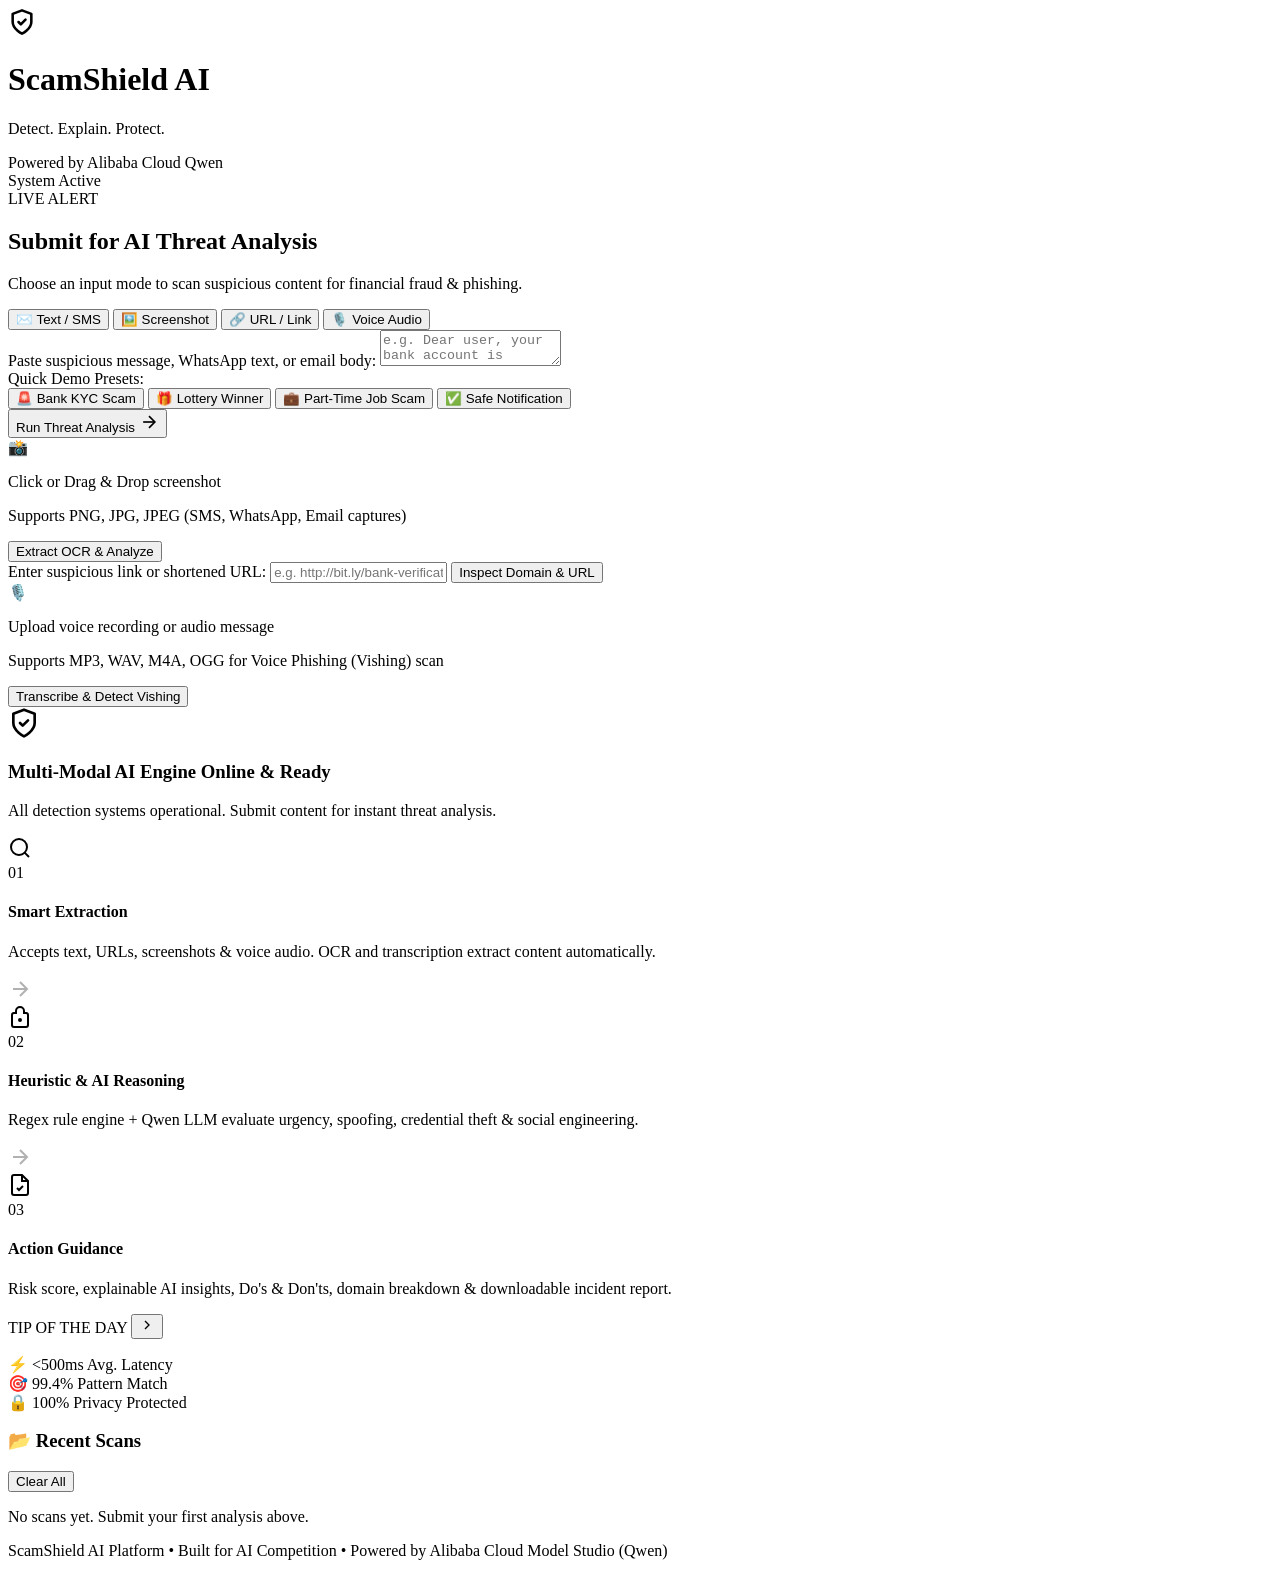
==== frontend/index.html @ 3b287fc5 "feat: complete ScamShield AI platform" ====
<!DOCTYPE html>
<html lang="en">
<head>
    <meta charset="UTF-8">
    <meta name="viewport" content="width=device-width, initial-scale=1.0">
    <title>ScamShield AI — Detect. Explain. Protect.</title>
    <link rel="preconnect" href="https://fonts.googleapis.com">
    <link rel="preconnect" href="https://fonts.gstatic.com" crossorigin>
    <link href="https://fonts.googleapis.com/css2?family=Outfit:wght@300;400;500;600;700;800&family=JetBrains+Mono:wght@400;500;700&display=swap" rel="stylesheet">
    <link rel="stylesheet" href="/static/style.css">
</head>
<body>
    <!-- Background glow effects -->
    <div class="bg-glow bg-glow-1"></div>
    <div class="bg-glow bg-glow-2"></div>

    <div class="app-container">
        <!-- Header -->
        <header class="app-header">
            <div class="brand">
                <div class="brand-icon">
                    <svg width="28" height="28" viewBox="0 0 24 24" fill="none" stroke="currentColor" stroke-width="2.2" stroke-linecap="round" stroke-linejoin="round">
                        <path d="M12 22s8-4 8-10V5l-8-3-8 3v7c0 6 8 10 8 10z"/>
                        <path d="m9 12 2 2 4-4"/>
                    </svg>
                </div>
                <div class="brand-text">
                    <h1>ScamShield <span>AI</span></h1>
                    <p class="tagline">Detect. Explain. Protect.</p>
                </div>
            </div>
            <div class="header-badges">
                <div class="badge badge-ai">
                    <span class="pulse-dot"></span> Powered by Alibaba Cloud Qwen
                </div>
                <div class="badge badge-status">
                    <span class="status-indicator"></span> System Active
                </div>
            </div>
        </header>

        <!-- Live Community Threat Radar Ticker -->
        <div class="threat-ticker" id="threat-ticker">
            <div class="ticker-label">
                <span class="pulse-dot"></span> <span class="ticker-live-badge">LIVE ALERT</span>
            </div>
            <div class="ticker-track-wrapper">
                <div class="ticker-track" id="ticker-track">
                    <!-- Populated by JS -->
                </div>
            </div>
        </div>

        <!-- Main Workspace Grid -->
        <main class="main-grid">
            <!-- Left Column: Input Hub -->
            <section class="card input-card">
                <div class="card-header">
                    <h2>Submit for AI Threat Analysis</h2>
                    <p>Choose an input mode to scan suspicious content for financial fraud & phishing.</p>
                </div>

                <!-- Input Tabs -->
                <div class="tabs">
                    <button class="tab-btn active" data-tab="text-tab">
                        <span class="tab-icon">✉️</span> Text / SMS
                    </button>
                    <button class="tab-btn" data-tab="screenshot-tab">
                        <span class="tab-icon">🖼️</span> Screenshot
                    </button>
                    <button class="tab-btn" data-tab="url-tab">
                        <span class="tab-icon">🔗</span> URL / Link
                    </button>
                    <button class="tab-btn" data-tab="voice-tab">
                        <span class="tab-icon">🎙️</span> Voice Audio
                    </button>
                </div>

                <!-- Tab 1: Text Input -->
                <div class="tab-content active" id="text-tab">
                    <label for="text-input">Paste suspicious message, WhatsApp text, or email body:</label>
                    <textarea id="text-input" placeholder="e.g. Dear user, your bank account is suspended! Update KYC urgently by visiting http://bank-secure.xyz and verify your OTP."></textarea>
                    
                    <div class="preset-section">
                        <span class="preset-label">Quick Demo Presets:</span>
                        <div class="preset-chips">
                            <button class="chip" onclick="loadPreset('bank')">🚨 Bank KYC Scam</button>
                            <button class="chip" onclick="loadPreset('lottery')">🎁 Lottery Winner</button>
                            <button class="chip" onclick="loadPreset('job')">💼 Part-Time Job Scam</button>
                            <button class="chip" onclick="loadPreset('safe')">✅ Safe Notification</button>
                        </div>
                    </div>

                    <button class="btn btn-primary" id="analyze-text-btn" onclick="submitTextAnalysis()">
                        <span class="btn-text">Run Threat Analysis</span>
                        <svg width="20" height="20" viewBox="0 0 24 24" fill="none" stroke="currentColor" stroke-width="2"><path d="M5 12h14"/><path d="m12 5 7 7-7 7"/></svg>
                    </button>
                </div>

                <!-- Tab 2: Screenshot Input -->
                <div class="tab-content" id="screenshot-tab">
                    <div class="upload-zone" id="image-dropzone" onclick="document.getElementById('screenshot-file').click()">
                        <input type="file" id="screenshot-file" accept="image/*" style="display:none" onchange="handleImageSelected(event)">
                        <div class="upload-icon">📸</div>
                        <p class="upload-title" id="image-upload-title">Click or Drag & Drop screenshot</p>
                        <p class="upload-subtitle">Supports PNG, JPG, JPEG (SMS, WhatsApp, Email captures)</p>
                    </div>
                    <button class="btn btn-primary" id="analyze-screenshot-btn" onclick="submitScreenshotAnalysis()">
                        <span class="btn-text">Extract OCR & Analyze</span>
                    </button>
                </div>

                <!-- Tab 3: URL Input -->
                <div class="tab-content" id="url-tab">
                    <label for="url-input">Enter suspicious link or shortened URL:</label>
                    <input type="url" id="url-input" class="text-field" placeholder="e.g. http://bit.ly/bank-verification-login">
                    <button class="btn btn-primary" id="analyze-url-btn" onclick="submitUrlAnalysis()">
                        <span class="btn-text">Inspect Domain & URL</span>
                    </button>
                </div>

                <!-- Tab 4: Voice Input -->
                <div class="tab-content" id="voice-tab">
                    <div class="upload-zone" id="voice-dropzone" onclick="document.getElementById('voice-file').click()">
                        <input type="file" id="voice-file" accept="audio/*" style="display:none" onchange="handleVoiceSelected(event)">
                        <div class="upload-icon">🎙️</div>
                        <p class="upload-title" id="voice-upload-title">Upload voice recording or audio message</p>
                        <p class="upload-subtitle">Supports MP3, WAV, M4A, OGG for Voice Phishing (Vishing) scan</p>
                    </div>
                    <button class="btn btn-primary" id="analyze-voice-btn" onclick="submitVoiceAnalysis()">
                        <span class="btn-text">Transcribe & Detect Vishing</span>
                    </button>
                </div>
            </section>

            <!-- Right Column: Results & Explainable AI -->
            <section class="card results-card">
                <!-- Loading State -->
                <div class="loading-overlay" id="loading-state" style="display: none;">
                    <div class="radar-spinner"></div>
                    <h3>Qwen AI Deep Scanning in Progress...</h3>
                    <p>Extracting intent, matching heuristics & evaluating social engineering tactics</p>
                </div>

                <!-- Default Empty State: Security Center Overview -->
                <div class="security-center" id="empty-state">
                    <!-- Active Protection Banner -->
                    <div class="protection-banner">
                        <div class="banner-pulse">
                            <span class="shield-icon-large">
                                <svg width="32" height="32" viewBox="0 0 24 24" fill="none" stroke="currentColor" stroke-width="2" stroke-linecap="round" stroke-linejoin="round">
                                    <path d="M12 22s8-4 8-10V5l-8-3-8 3v7c0 6 8 10 8 10z"/>
                                    <path d="m9 12 2 2 4-4"/>
                                </svg>
                            </span>
                            <span class="pulse-ring"></span>
                        </div>
                        <div class="banner-text">
                            <h3>Multi-Modal AI Engine Online & Ready</h3>
                            <p>All detection systems operational. Submit content for instant threat analysis.</p>
                        </div>
                    </div>

                    <!-- 3-Step Analysis Process Cards -->
                    <div class="process-steps">
                        <div class="step-card">
                            <div class="step-icon">
                                <svg width="24" height="24" viewBox="0 0 24 24" fill="none" stroke="currentColor" stroke-width="2"><circle cx="11" cy="11" r="8"/><path d="m21 21-4.35-4.35"/></svg>
                            </div>
                            <div class="step-number">01</div>
                            <h4>Smart Extraction</h4>
                            <p>Accepts text, URLs, screenshots & voice audio. OCR and transcription extract content automatically.</p>
                        </div>
                        <div class="step-connector">
                            <svg width="24" height="24" viewBox="0 0 24 24" fill="none" stroke="currentColor" stroke-width="2" opacity="0.3"><path d="M5 12h14"/><path d="m12 5 7 7-7 7"/></svg>
                        </div>
                        <div class="step-card">
                            <div class="step-icon">
                                <svg width="24" height="24" viewBox="0 0 24 24" fill="none" stroke="currentColor" stroke-width="2"><path d="M12 2a4 4 0 0 0-4 4v2H6a2 2 0 0 0-2 2v10a2 2 0 0 0 2 2h12a2 2 0 0 0 2-2V10a2 2 0 0 0-2-2h-2V6a4 4 0 0 0-4-4Z"/><circle cx="12" cy="15" r="1"/></svg>
                            </div>
                            <div class="step-number">02</div>
                            <h4>Heuristic & AI Reasoning</h4>
                            <p>Regex rule engine + Qwen LLM evaluate urgency, spoofing, credential theft & social engineering.</p>
                        </div>
                        <div class="step-connector">
                            <svg width="24" height="24" viewBox="0 0 24 24" fill="none" stroke="currentColor" stroke-width="2" opacity="0.3"><path d="M5 12h14"/><path d="m12 5 7 7-7 7"/></svg>
                        </div>
                        <div class="step-card">
                            <div class="step-icon">
                                <svg width="24" height="24" viewBox="0 0 24 24" fill="none" stroke="currentColor" stroke-width="2"><path d="M14 2H6a2 2 0 0 0-2 2v16a2 2 0 0 0 2 2h12a2 2 0 0 0 2-2V8Z"/><path d="M14 2v6h6"/><path d="m9 15 2 2 4-4"/></svg>
                            </div>
                            <div class="step-number">03</div>
                            <h4>Action Guidance</h4>
                            <p>Risk score, explainable AI insights, Do's & Don'ts, domain breakdown & downloadable incident report.</p>
                        </div>
                    </div>

                    <!-- Cyber Safety Tip of the Day -->
                    <div class="safety-tip-box">
                        <div class="tip-header">
                            <span class="tip-badge">TIP OF THE DAY</span>
                            <button class="tip-next" onclick="rotateTipNext()" aria-label="Next tip">
                                <svg width="16" height="16" viewBox="0 0 24 24" fill="none" stroke="currentColor" stroke-width="2"><path d="m9 18 6-6-6-6"/></svg>
                            </button>
                        </div>
                        <p class="tip-text" id="tip-text"></p>
                    </div>

                    <!-- Key Metrics Badges -->
                    <div class="metrics-row">
                        <div class="metric-badge">
                            <span class="metric-icon">⚡</span>
                            <span class="metric-value">&lt;500ms</span>
                            <span class="metric-label">Avg. Latency</span>
                        </div>
                        <div class="metric-badge">
                            <span class="metric-icon">🎯</span>
                            <span class="metric-value">99.4%</span>
                            <span class="metric-label">Pattern Match</span>
                        </div>
                        <div class="metric-badge">
                            <span class="metric-icon">🔒</span>
                            <span class="metric-value">100%</span>
                            <span class="metric-label">Privacy Protected</span>
                        </div>
                    </div>
                </div>

                <!-- Real Output State -->
                <div class="results-content" id="results-content" style="display: none;">
                    <!-- Top Risk Gauge & Level Header -->
                    <div class="results-header">
                        <div class="risk-gauge-container">
                            <div class="gauge-circle" id="gauge-circle">
                                <span class="gauge-score" id="gauge-score">92</span>
                                <span class="gauge-label">/100</span>
                            </div>
                        </div>
                        <div class="risk-meta">
                            <div class="risk-badge" id="risk-badge">HIGH RISK</div>
                            <h3 class="scam-title" id="scam-type-title">Bank Impersonation Phishing</h3>
                            <p class="summary-text" id="summary-text">Deceptive notification impersonating banking credentials.</p>
                        </div>
                    </div>

                    <!-- Extracted Text preview if any -->
                    <div class="extracted-box" id="extracted-box" style="display: none;">
                        <h4>Extracted Content</h4>
                        <p id="extracted-text-content"></p>
                    </div>

                    <!-- Detected Indicators List -->
                    <div class="section-block">
                        <h4 class="section-title">
                            <span class="icon">🔍</span> Detected Threat Indicators
                        </h4>
                        <div class="indicator-chips" id="indicators-list"></div>
                    </div>

                    <!-- Domain Safety Breakdown -->
                    <div class="section-block domain-breakdown-card" id="domain-breakdown-card" style="display:none">
                        <h4 class="section-title">
                            <span class="icon">🛡️</span> Domain Safety Breakdown
                        </h4>
                        <div class="domain-visual" id="domain-visual"></div>
                        <div class="domain-ref" id="domain-ref"></div>
                    </div>

                    <!-- Explainable AI: Why is this dangerous? -->
                    <div class="section-block danger-block">
                        <h4 class="section-title">
                            <span class="icon">⚠️</span> Why Is This Dangerous? (Explainable AI)
                        </h4>
                        <ul class="reason-list" id="explanation-list"></ul>
                    </div>

                    <!-- Action Checklist: What should you do? -->
                    <div class="section-block actions-block">
                        <h4 class="section-title">
                            <span class="icon">🛡️</span> Recommended Action Plan
                        </h4>
                        <div class="actions-grid">
                            <div class="action-card dos-card">
                                <h5>✅ What You Should DO:</h5>
                                <ul id="dos-list"></ul>
                            </div>
                            <div class="action-card donts-card">
                                <h5>❌ What You Must NOT Do:</h5>
                                <ul id="donts-list"></ul>
                            </div>
                        </div>
                    </div>

                    <!-- Download Incident Report Button -->
                    <button class="btn btn-download" id="download-report-btn" onclick="downloadIncidentReport()" style="display:none">
                        <svg width="18" height="18" viewBox="0 0 24 24" fill="none" stroke="currentColor" stroke-width="2" stroke-linecap="round" stroke-linejoin="round"><path d="M21 15v4a2 2 0 0 1-2 2H5a2 2 0 0 1-2-2v-4"/><polyline points="7 10 12 15 17 10"/><line x1="12" y1="15" x2="12" y2="3"/></svg>
                        <span class="btn-text">Download Incident Report</span>
                    </button>
                </div>
            </section>
        </main>

        <!-- Recent Scans History Bar -->
        <section class="card history-bar" id="history-bar">
            <div class="history-header">
                <h3>📂 Recent Scans</h3>
                <button class="btn-clear-history" id="clear-history-btn" onclick="clearHistory()">Clear All</button>
            </div>
            <div class="history-scroll" id="history-scroll">
                <p class="history-empty" id="history-empty">No scans yet. Submit your first analysis above.</p>
            </div>
        </section>

        <!-- AI Copilot Chat Section -->
        <section class="card copilot-card" id="copilot-section" style="display:none">
            <div class="copilot-header">
                <div class="copilot-title">
                    <span class="copilot-icon">
                        <svg width="22" height="22" viewBox="0 0 24 24" fill="none" stroke="currentColor" stroke-width="2" stroke-linecap="round" stroke-linejoin="round">
                            <path d="M21 15a2 2 0 0 1-2 2H7l-4 4V5a2 2 0 0 1 2-2h14a2 2 0 0 1 2 2z"/>
                        </svg>
                    </span>
                    <div>
                        <h3>Have Questions? Ask ScamShield Copilot</h3>
                        <p class="copilot-subtitle">Your personal AI cybersecurity advisor — ask anything about the scan result</p>
                    </div>
                </div>
                <button class="copilot-toggle" id="copilot-toggle" onclick="toggleCopilot()" aria-label="Minimize chat">
                    <svg width="18" height="18" viewBox="0 0 24 24" fill="none" stroke="currentColor" stroke-width="2"><path d="m6 9 6 6 6-6"/></svg>
                </button>
            </div>

            <!-- Quick Question Chips -->
            <div class="copilot-quick" id="copilot-quick">
                <span class="quick-label">Quick Questions:</span>
                <div class="quick-chips">
                    <button class="quick-chip" onclick="askQuickQuestion('What if I already sent my details?')">What if I already sent my details?</button>
                    <button class="quick-chip" onclick="askQuickQuestion('How did they get my number?')">How did they get my number?</button>
                    <button class="quick-chip" onclick="askQuickQuestion('Can I reply with a fake name?')">Can I reply with a fake name?</button>
                    <button class="quick-chip" onclick="askQuickQuestion('How do I report this to cybercrime?')">How do I report this?</button>
                </div>
            </div>

            <!-- Chat Messages Area -->
            <div class="copilot-messages" id="copilot-messages">
                <div class="chat-bubble bot-bubble" id="copilot-welcome">
                    <div class="bubble-avatar bot-avatar">
                        <svg width="16" height="16" viewBox="0 0 24 24" fill="none" stroke="currentColor" stroke-width="2"><path d="M12 22s8-4 8-10V5l-8-3-8 3v7c0 6 8 10 8 10z"/></svg>
                    </div>
                    <div class="bubble-content">
                        <p>Hello! I'm your ScamShield Copilot. Run a scan above, then ask me anything about the result — I'll give you clear, step-by-step safety advice.</p>
                    </div>
                </div>
            </div>

            <!-- Typing Indicator -->
            <div class="copilot-typing" id="copilot-typing" style="display:none">
                <div class="bubble-avatar bot-avatar">
                    <svg width="16" height="16" viewBox="0 0 24 24" fill="none" stroke="currentColor" stroke-width="2"><path d="M12 22s8-4 8-10V5l-8-3-8 3v7c0 6 8 10 8 10z"/></svg>
                </div>
                <div class="typing-bubble">
                    <div class="typing-dots">
                        <span></span><span></span><span></span>
                    </div>
                    <span class="typing-label">Copilot is typing...</span>
                </div>
            </div>

            <!-- Chat Input -->
            <div class="copilot-input-row">
                <input type="text" class="copilot-input" id="copilot-input" placeholder="Type your question here..." autocomplete="off" />
                <button class="copilot-send" id="copilot-send" onclick="sendChatMessage()" aria-label="Send message">
                    <svg width="20" height="20" viewBox="0 0 24 24" fill="none" stroke="currentColor" stroke-width="2" stroke-linecap="round" stroke-linejoin="round"><line x1="22" y1="2" x2="11" y2="13"/><polygon points="22 2 15 22 11 13 2 9 22 2"/></svg>
                </button>
            </div>
        </section>

        <!-- Footer -->
        <footer class="app-footer">
            <p>ScamShield AI Platform • Built for AI Competition • Powered by Alibaba Cloud Model Studio (Qwen)</p>
        </footer>
    </div>

    <script src="/static/app.js"></script>
</body>
</html>
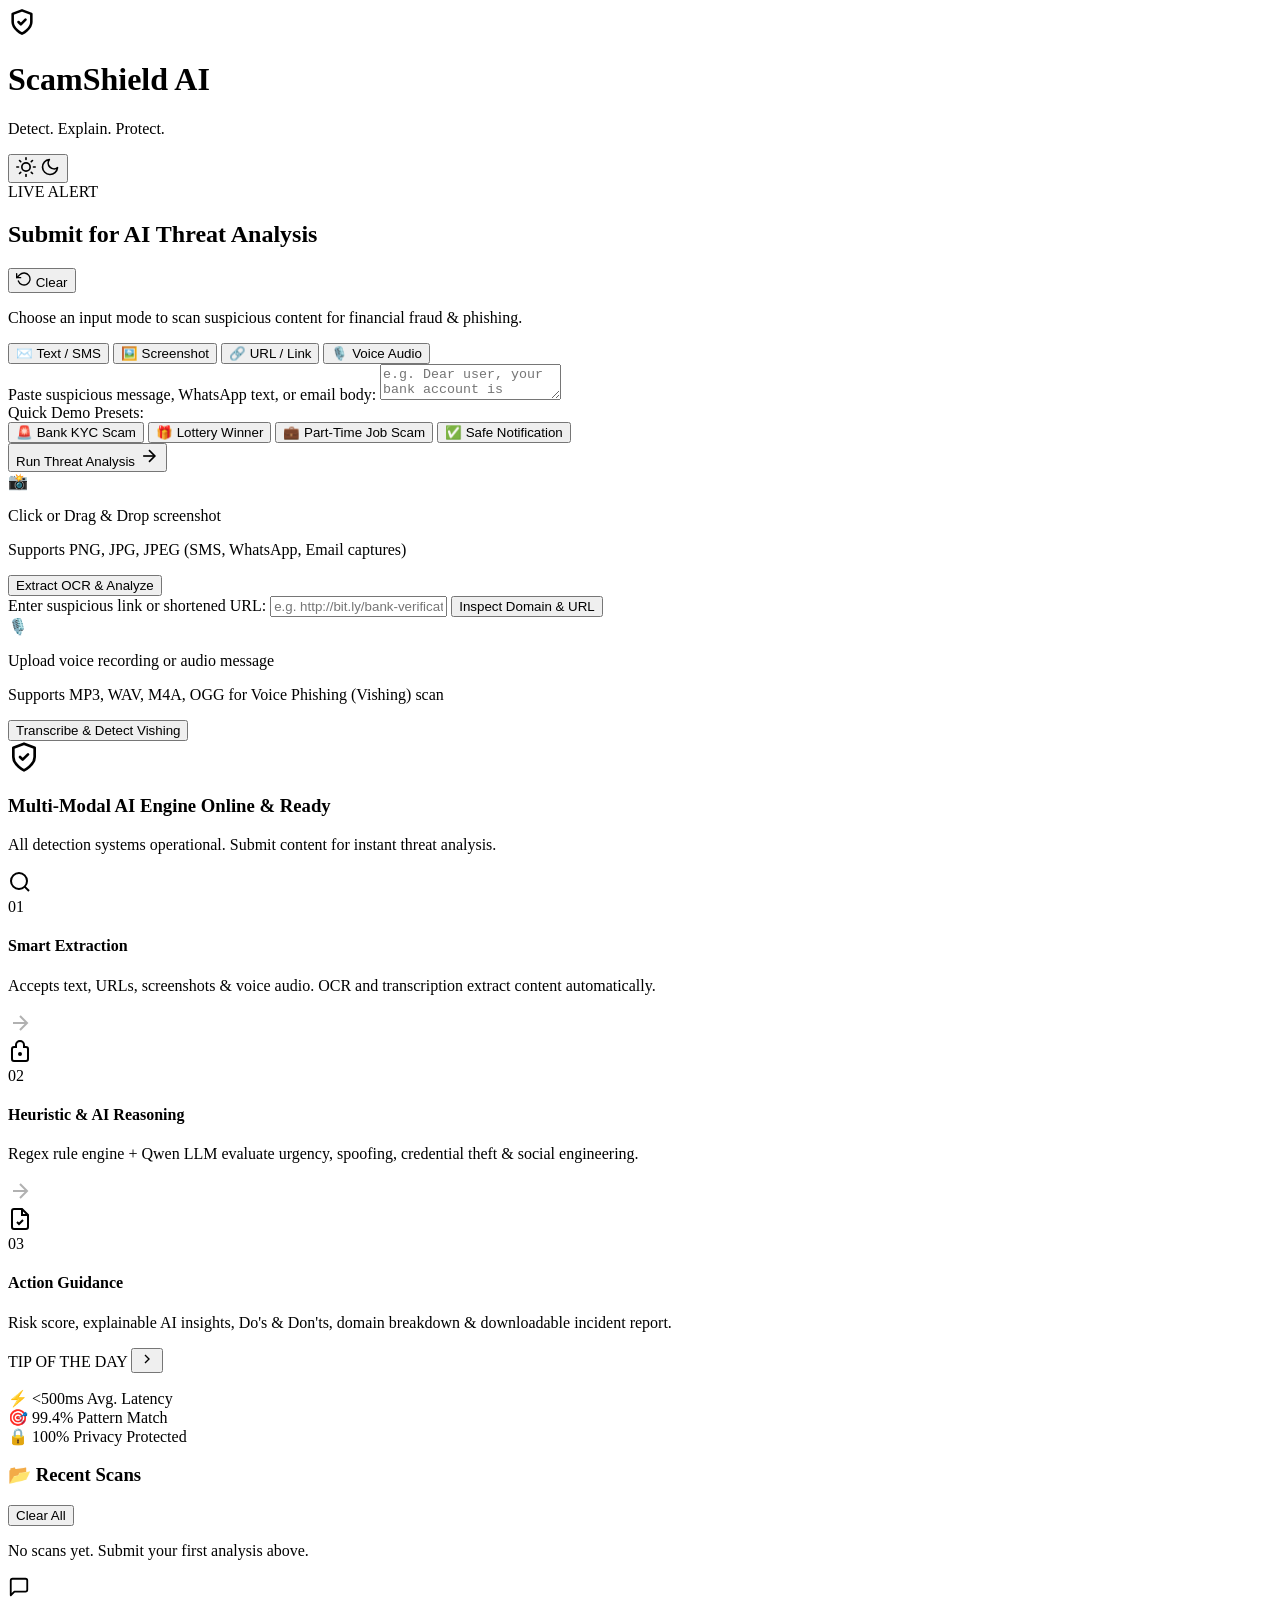
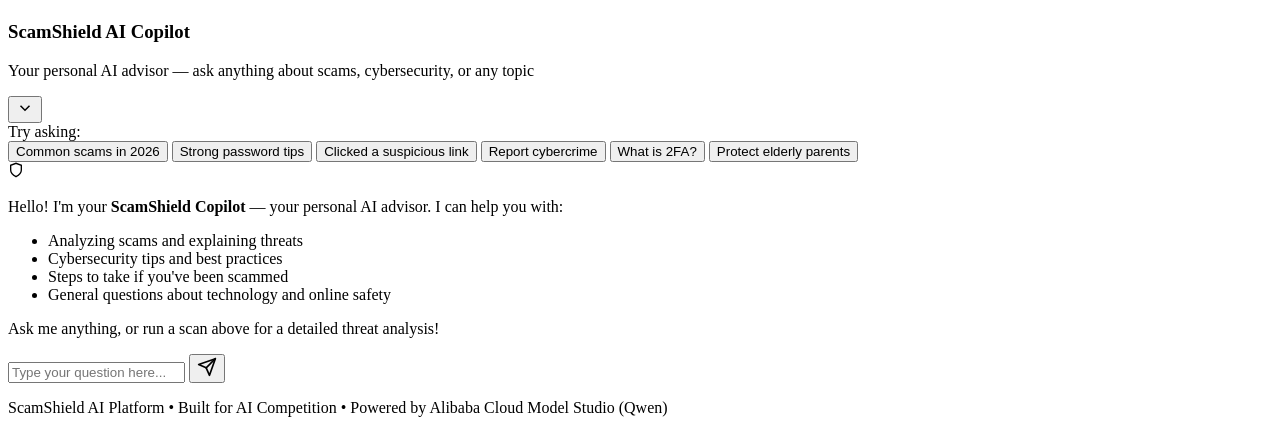
==== commit 4ab24231: "feat: add user authentication, admin dashboard, and scan logging - Add JWT-based auth system (regist" ====
--- a/frontend/index.html
+++ b/frontend/index.html
@@ -30,12 +30,24 @@
                 </div>
             </div>
             <div class="header-badges">
-                <div class="badge badge-ai">
-                    <span class="pulse-dot"></span> Powered by Alibaba Cloud Qwen
-                </div>
-                <div class="badge badge-status">
-                    <span class="status-indicator"></span> System Active
-                </div>
+                <button class="theme-toggle" id="theme-toggle" onclick="toggleTheme()" aria-label="Toggle theme">
+                    <svg class="icon-sun" width="20" height="20" viewBox="0 0 24 24" fill="none" stroke="currentColor" stroke-width="2" stroke-linecap="round" stroke-linejoin="round">
+                        <circle cx="12" cy="12" r="5"/>
+                        <line x1="12" y1="1" x2="12" y2="3"/>
+                        <line x1="12" y1="21" x2="12" y2="23"/>
+                        <line x1="4.22" y1="4.22" x2="5.64" y2="5.64"/>
+                        <line x1="18.36" y1="18.36" x2="19.78" y2="19.78"/>
+                        <line x1="1" y1="12" x2="3" y2="12"/>
+                        <line x1="21" y1="12" x2="23" y2="12"/>
+                        <line x1="4.22" y1="19.78" x2="5.64" y2="18.36"/>
+                        <line x1="18.36" y1="5.64" x2="19.78" y2="4.22"/>
+                    </svg>
+                    <svg class="icon-moon" width="20" height="20" viewBox="0 0 24 24" fill="none" stroke="currentColor" stroke-width="2" stroke-linecap="round" stroke-linejoin="round">
+                        <path d="M21 12.79A9 9 0 1 1 11.21 3 7 7 0 0 0 21 12.79z"/>
+                    </svg>
+                </button>
+                <!-- User Menu (populated by JS) -->
+                <div class="user-menu" id="user-menu"></div>
             </div>
         </header>
 
@@ -56,7 +68,16 @@
             <!-- Left Column: Input Hub -->
             <section class="card input-card">
                 <div class="card-header">
-                    <h2>Submit for AI Threat Analysis</h2>
+                    <div class="card-header-row">
+                        <h2>Submit for AI Threat Analysis</h2>
+                        <button class="btn-refresh" id="refresh-input-btn" onclick="clearActiveInput()" title="Clear all inputs">
+                            <svg width="16" height="16" viewBox="0 0 24 24" fill="none" stroke="currentColor" stroke-width="2" stroke-linecap="round" stroke-linejoin="round">
+                                <polyline points="1 4 1 10 7 10"/>
+                                <path d="M3.51 15a9 9 0 1 0 2.13-9.36L1 10"/>
+                            </svg>
+                            <span>Clear</span>
+                        </button>
+                    </div>
                     <p>Choose an input mode to scan suspicious content for financial fraud & phishing.</p>
                 </div>
 
@@ -311,8 +332,8 @@
             </div>
         </section>
 
-        <!-- AI Copilot Chat Section -->
-        <section class="card copilot-card" id="copilot-section" style="display:none">
+        <!-- AI Copilot Chat Section (always visible) -->
+        <section class="card copilot-card" id="copilot-section">
             <div class="copilot-header">
                 <div class="copilot-title">
                     <span class="copilot-icon">
@@ -321,8 +342,8 @@
                         </svg>
                     </span>
                     <div>
-                        <h3>Have Questions? Ask ScamShield Copilot</h3>
-                        <p class="copilot-subtitle">Your personal AI cybersecurity advisor — ask anything about the scan result</p>
+                        <h3>ScamShield AI Copilot</h3>
+                        <p class="copilot-subtitle">Your personal AI advisor — ask anything about scams, cybersecurity, or any topic</p>
                     </div>
                 </div>
                 <button class="copilot-toggle" id="copilot-toggle" onclick="toggleCopilot()" aria-label="Minimize chat">
@@ -332,12 +353,14 @@
 
             <!-- Quick Question Chips -->
             <div class="copilot-quick" id="copilot-quick">
-                <span class="quick-label">Quick Questions:</span>
+                <span class="quick-label">Try asking:</span>
                 <div class="quick-chips">
-                    <button class="quick-chip" onclick="askQuickQuestion('What if I already sent my details?')">What if I already sent my details?</button>
-                    <button class="quick-chip" onclick="askQuickQuestion('How did they get my number?')">How did they get my number?</button>
-                    <button class="quick-chip" onclick="askQuickQuestion('Can I reply with a fake name?')">Can I reply with a fake name?</button>
-                    <button class="quick-chip" onclick="askQuickQuestion('How do I report this to cybercrime?')">How do I report this?</button>
+                    <button class="quick-chip" onclick="askQuickQuestion('What are the most common scams in 2026?')">Common scams in 2026</button>
+                    <button class="quick-chip" onclick="askQuickQuestion('How do I create a strong password?')">Strong password tips</button>
+                    <button class="quick-chip" onclick="askQuickQuestion('What should I do if I already clicked a suspicious link?')">Clicked a suspicious link</button>
+                    <button class="quick-chip" onclick="askQuickQuestion('How do I report cybercrime?')">Report cybercrime</button>
+                    <button class="quick-chip" onclick="askQuickQuestion('What is two-factor authentication and how to set it up?')">What is 2FA?</button>
+                    <button class="quick-chip" onclick="askQuickQuestion('How can I protect my elderly parents from phone scams?')">Protect elderly parents</button>
                 </div>
             </div>
 
@@ -348,7 +371,14 @@
                         <svg width="16" height="16" viewBox="0 0 24 24" fill="none" stroke="currentColor" stroke-width="2"><path d="M12 22s8-4 8-10V5l-8-3-8 3v7c0 6 8 10 8 10z"/></svg>
                     </div>
                     <div class="bubble-content">
-                        <p>Hello! I'm your ScamShield Copilot. Run a scan above, then ask me anything about the result — I'll give you clear, step-by-step safety advice.</p>
+                        <p>Hello! I'm your <strong>ScamShield Copilot</strong> — your personal AI advisor. I can help you with:</p>
+                        <ul class="bubble-list">
+                            <li>Analyzing scams and explaining threats</li>
+                            <li>Cybersecurity tips and best practices</li>
+                            <li>Steps to take if you've been scammed</li>
+                            <li>General questions about technology and online safety</li>
+                        </ul>
+                        <p>Ask me anything, or run a scan above for a detailed threat analysis!</p>
                     </div>
                 </div>
             </div>
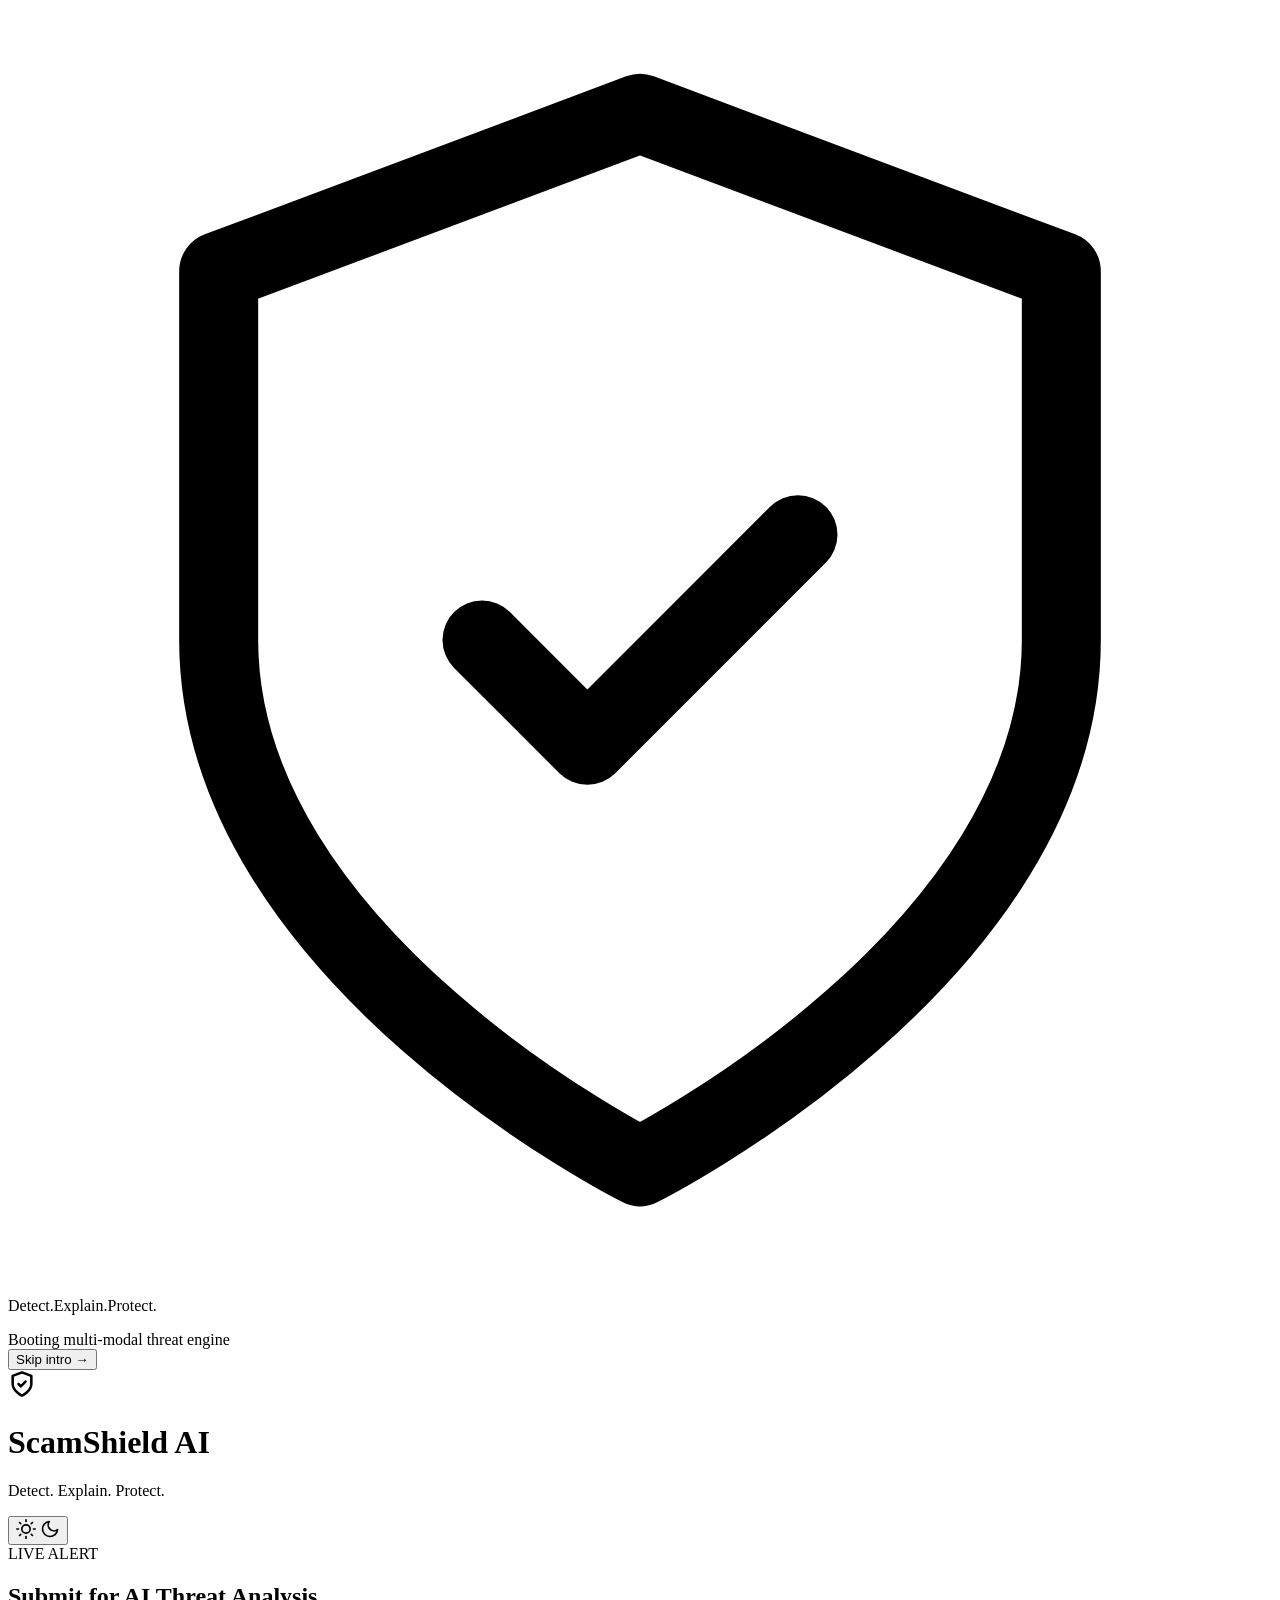
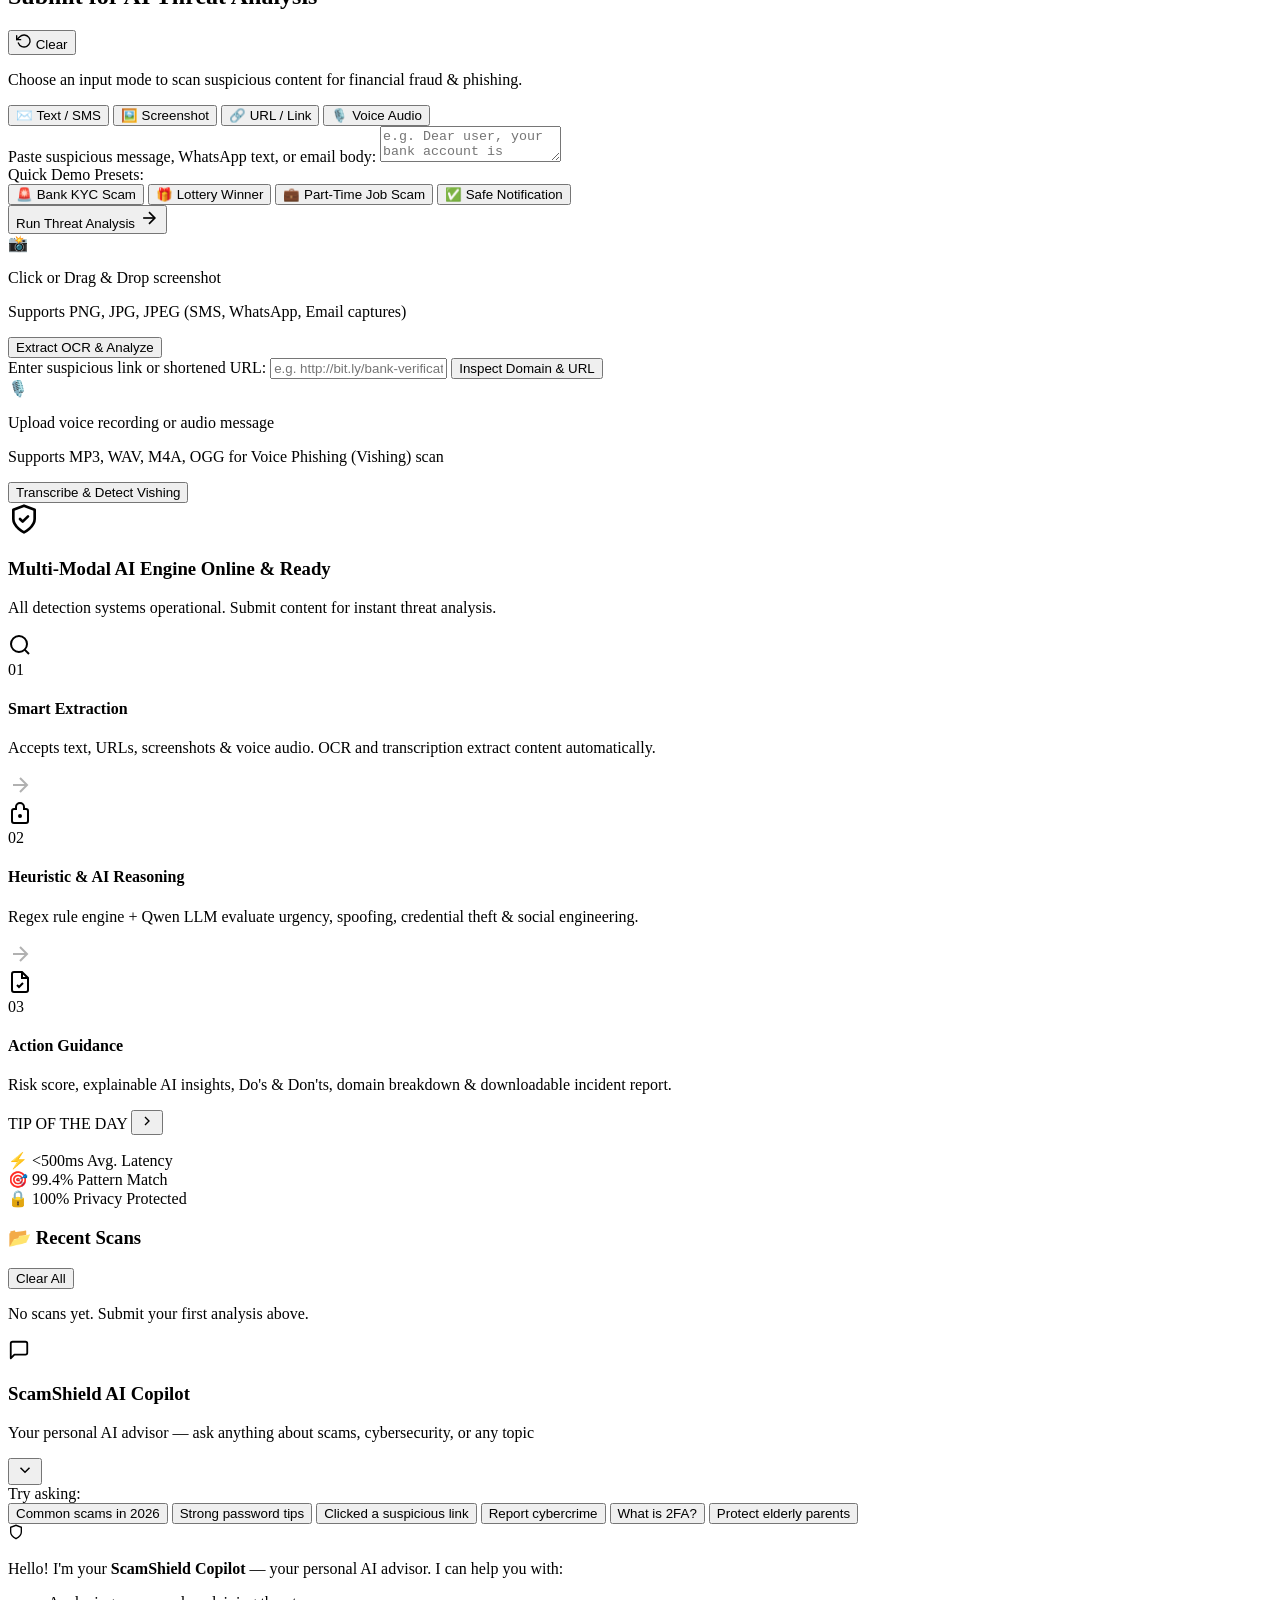
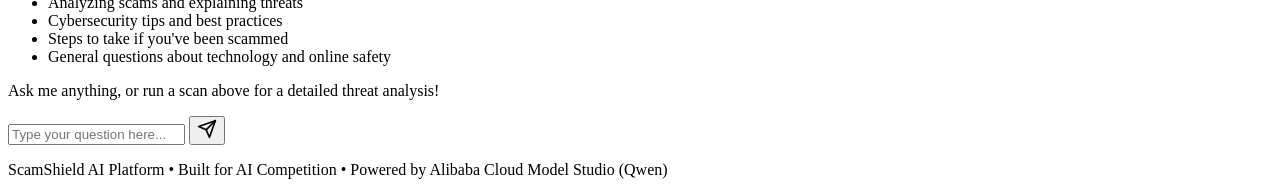
==== commit c536c415: "feat: add intro splash animation and Render deploy blueprint Frontend: - Full-screen intro overlay o" ====
--- a/frontend/index.html
+++ b/frontend/index.html
@@ -8,13 +8,59 @@
     <link rel="preconnect" href="https://fonts.gstatic.com" crossorigin>
     <link href="https://fonts.googleapis.com/css2?family=Outfit:wght@300;400;500;600;700;800&family=JetBrains+Mono:wght@400;500;700&display=swap" rel="stylesheet">
     <link rel="stylesheet" href="/static/style.css">
+    <script>
+        // Decide before first paint whether the intro should play.
+        // It runs once per browser session so refreshes stay instant.
+        try {
+            if (sessionStorage.getItem('scamshield_intro_seen')) {
+                document.documentElement.classList.add('intro-skipped');
+            }
+        } catch (e) { /* storage blocked — intro just plays again */ }
+    </script>
 </head>
 <body>
+    <!-- ============================================================
+         Intro Splash Animation (plays once on landing, then reveals app)
+         Runs on pure CSS timing so it always clears itself even if JS fails.
+         ============================================================ -->
+    <div class="intro-overlay" id="intro-overlay" role="presentation">
+        <div class="intro-grid"></div>
+        <div class="intro-sweep"></div>
+
+        <div class="intro-content">
+            <div class="intro-shield">
+                <span class="intro-radar"></span>
+                <span class="intro-radar radar-late"></span>
+                <svg viewBox="0 0 24 24" fill="none" stroke="currentColor" stroke-width="1.5" stroke-linecap="round" stroke-linejoin="round">
+                    <path class="shield-body" d="M12 22s8-4 8-10V5l-8-3-8 3v7c0 6 8 10 8 10z"/>
+                    <path class="shield-check" d="m9 12 2 2 4-4"/>
+                </svg>
+            </div>
+
+            <h1 class="intro-title" id="intro-title" aria-label="Welcome to ScamShield AI">
+                <!-- Letters injected by JS for staggered reveal -->
+            </h1>
+
+            <p class="intro-tagline">
+                <span>Detect.</span><span>Explain.</span><span>Protect.</span>
+            </p>
+
+            <div class="intro-status">
+                <span class="intro-status-dot"></span>
+                <span class="intro-status-text" id="intro-status-text">Booting multi-modal threat engine</span>
+            </div>
+
+            <div class="intro-progress"><span class="intro-progress-fill"></span></div>
+        </div>
+
+        <button class="intro-skip" id="intro-skip" type="button">Skip intro →</button>
+    </div>
+
     <!-- Background glow effects -->
     <div class="bg-glow bg-glow-1"></div>
     <div class="bg-glow bg-glow-2"></div>
 
-    <div class="app-container">
+    <div class="app-container intro-reveal">
         <!-- Header -->
         <header class="app-header">
             <div class="brand">
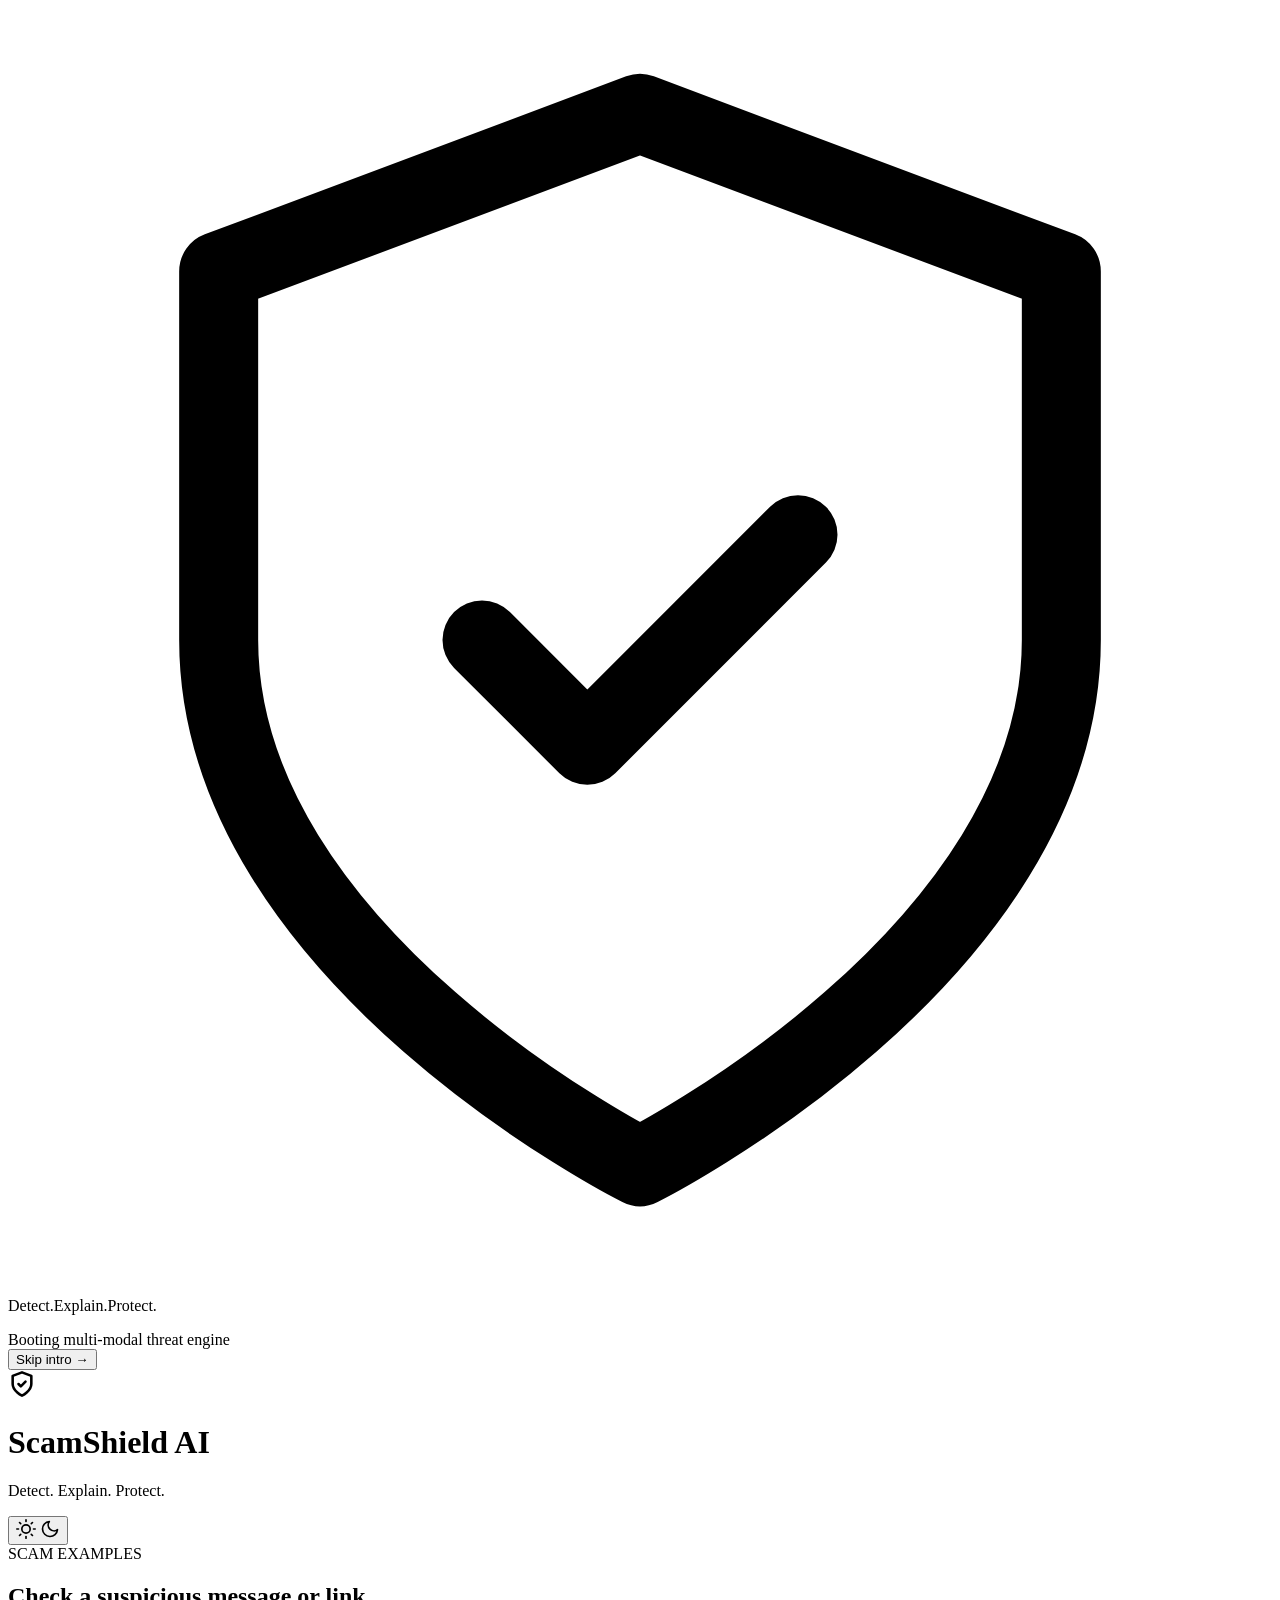
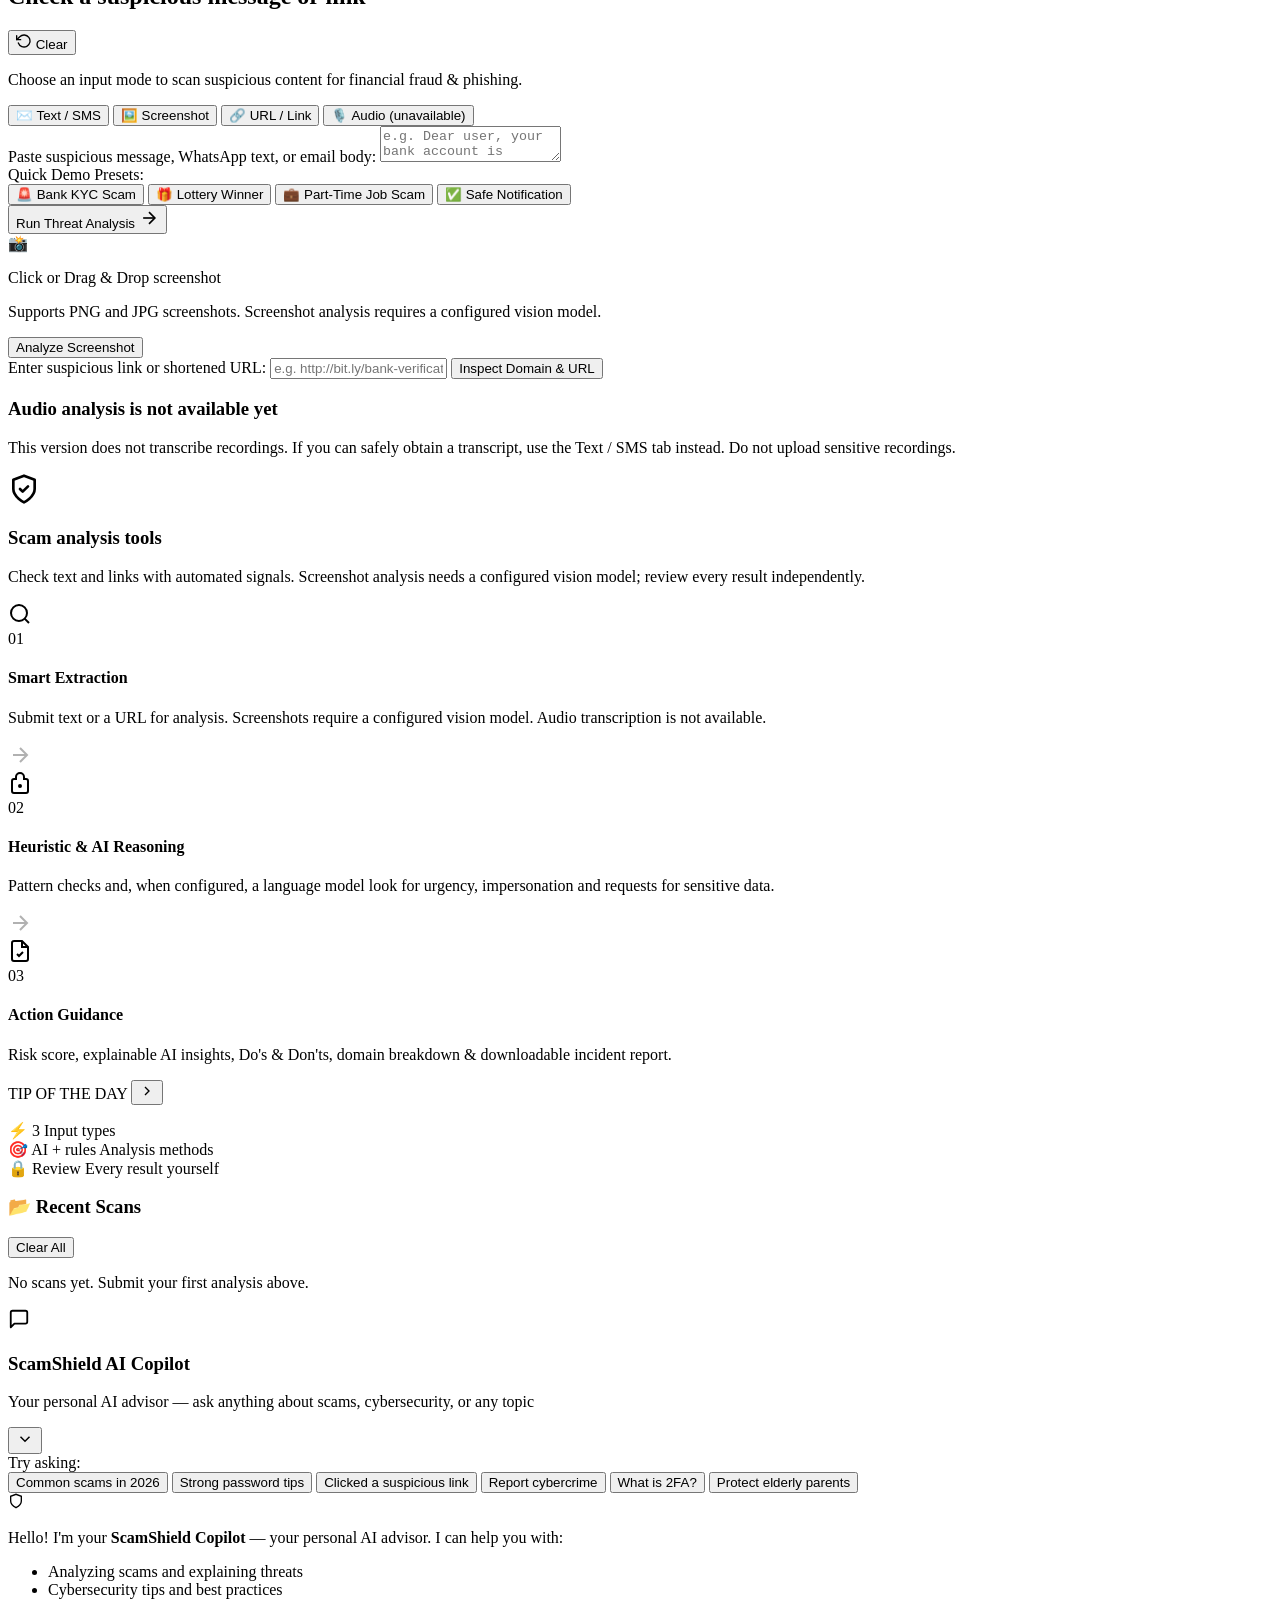
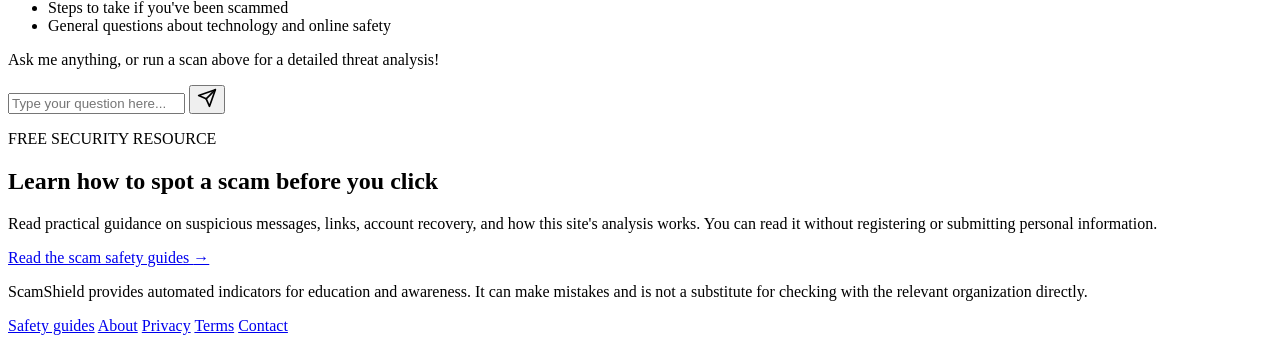
==== commit ea518ee5: "Add public AdSense-ready safety content" ====
--- a/frontend/index.html
+++ b/frontend/index.html
@@ -4,6 +4,7 @@
     <meta charset="UTF-8">
     <meta name="viewport" content="width=device-width, initial-scale=1.0">
     <title>ScamShield AI — Detect. Explain. Protect.</title>
+    <meta name="description" content="Understand common online scams, learn practical steps to verify suspicious messages, and use ScamShield's analysis tools as one part of your safety checks.">
     <link rel="preconnect" href="https://fonts.googleapis.com">
     <link rel="preconnect" href="https://fonts.gstatic.com" crossorigin>
     <link href="https://fonts.googleapis.com/css2?family=Outfit:wght@300;400;500;600;700;800&family=JetBrains+Mono:wght@400;500;700&display=swap" rel="stylesheet">
@@ -97,10 +98,10 @@
             </div>
         </header>
 
-        <!-- Live Community Threat Radar Ticker -->
+        <!-- Sample messages are educational examples, not live reports. -->
         <div class="threat-ticker" id="threat-ticker">
             <div class="ticker-label">
-                <span class="pulse-dot"></span> <span class="ticker-live-badge">LIVE ALERT</span>
+                <span class="pulse-dot"></span> <span class="ticker-live-badge">SCAM EXAMPLES</span>
             </div>
             <div class="ticker-track-wrapper">
                 <div class="ticker-track" id="ticker-track">
@@ -115,7 +116,7 @@
             <section class="card input-card">
                 <div class="card-header">
                     <div class="card-header-row">
-                        <h2>Submit for AI Threat Analysis</h2>
+                        <h2>Check a suspicious message or link</h2>
                         <button class="btn-refresh" id="refresh-input-btn" onclick="clearActiveInput()" title="Clear all inputs">
                             <svg width="16" height="16" viewBox="0 0 24 24" fill="none" stroke="currentColor" stroke-width="2" stroke-linecap="round" stroke-linejoin="round">
                                 <polyline points="1 4 1 10 7 10"/>
@@ -127,6 +128,16 @@
                     <p>Choose an input mode to scan suspicious content for financial fraud & phishing.</p>
                 </div>
 
+                <!-- Shown only while signed out; toggled by renderGateHint() -->
+                <div class="gate-hint" id="gate-hint" hidden>
+                    <svg width="16" height="16" viewBox="0 0 24 24" fill="none" stroke="currentColor" stroke-width="2" stroke-linecap="round" stroke-linejoin="round">
+                        <rect x="3" y="11" width="18" height="11" rx="2" ry="2"/>
+                        <path d="M7 11V7a5 5 0 0 1 10 0v4"/>
+                    </svg>
+                    <span>A free account is required to run a scan.</span>
+                    <button class="gate-hint-link" onclick="goToAuth('register')">Sign up</button>
+                </div>
+
                 <!-- Input Tabs -->
                 <div class="tabs">
                     <button class="tab-btn active" data-tab="text-tab">
@@ -139,7 +150,7 @@
                         <span class="tab-icon">🔗</span> URL / Link
                     </button>
                     <button class="tab-btn" data-tab="voice-tab">
-                        <span class="tab-icon">🎙️</span> Voice Audio
+                        <span class="tab-icon">🎙️</span> Audio (unavailable)
                     </button>
                 </div>
 
@@ -170,10 +181,10 @@
                         <input type="file" id="screenshot-file" accept="image/*" style="display:none" onchange="handleImageSelected(event)">
                         <div class="upload-icon">📸</div>
                         <p class="upload-title" id="image-upload-title">Click or Drag & Drop screenshot</p>
-                        <p class="upload-subtitle">Supports PNG, JPG, JPEG (SMS, WhatsApp, Email captures)</p>
+                        <p class="upload-subtitle">Supports PNG and JPG screenshots. Screenshot analysis requires a configured vision model.</p>
                     </div>
                     <button class="btn btn-primary" id="analyze-screenshot-btn" onclick="submitScreenshotAnalysis()">
-                        <span class="btn-text">Extract OCR & Analyze</span>
+                        <span class="btn-text">Analyze Screenshot</span>
                     </button>
                 </div>
 
@@ -188,15 +199,10 @@
 
                 <!-- Tab 4: Voice Input -->
                 <div class="tab-content" id="voice-tab">
-                    <div class="upload-zone" id="voice-dropzone" onclick="document.getElementById('voice-file').click()">
-                        <input type="file" id="voice-file" accept="audio/*" style="display:none" onchange="handleVoiceSelected(event)">
-                        <div class="upload-icon">🎙️</div>
-                        <p class="upload-title" id="voice-upload-title">Upload voice recording or audio message</p>
-                        <p class="upload-subtitle">Supports MP3, WAV, M4A, OGG for Voice Phishing (Vishing) scan</p>
-                    </div>
-                    <button class="btn btn-primary" id="analyze-voice-btn" onclick="submitVoiceAnalysis()">
-                        <span class="btn-text">Transcribe & Detect Vishing</span>
-                    </button>
+                    <div class="media-unavailable">
+                        <h3>Audio analysis is not available yet</h3>
+                        <p>This version does not transcribe recordings. If you can safely obtain a transcript, use the Text / SMS tab instead. Do not upload sensitive recordings.</p>
+                    </div>
                 </div>
             </section>
 
@@ -205,8 +211,8 @@
                 <!-- Loading State -->
                 <div class="loading-overlay" id="loading-state" style="display: none;">
                     <div class="radar-spinner"></div>
-                    <h3>Qwen AI Deep Scanning in Progress...</h3>
-                    <p>Extracting intent, matching heuristics & evaluating social engineering tactics</p>
+                    <h3>Analysis in progress...</h3>
+                    <p>Checking this content with the configured rules and analysis services</p>
                 </div>
 
                 <!-- Default Empty State: Security Center Overview -->
@@ -223,8 +229,8 @@
                             <span class="pulse-ring"></span>
                         </div>
                         <div class="banner-text">
-                            <h3>Multi-Modal AI Engine Online & Ready</h3>
-                            <p>All detection systems operational. Submit content for instant threat analysis.</p>
+                            <h3>Scam analysis tools</h3>
+                            <p>Check text and links with automated signals. Screenshot analysis needs a configured vision model; review every result independently.</p>
                         </div>
                     </div>
 
@@ -236,7 +242,7 @@
                             </div>
                             <div class="step-number">01</div>
                             <h4>Smart Extraction</h4>
-                            <p>Accepts text, URLs, screenshots & voice audio. OCR and transcription extract content automatically.</p>
+                            <p>Submit text or a URL for analysis. Screenshots require a configured vision model. Audio transcription is not available.</p>
                         </div>
                         <div class="step-connector">
                             <svg width="24" height="24" viewBox="0 0 24 24" fill="none" stroke="currentColor" stroke-width="2" opacity="0.3"><path d="M5 12h14"/><path d="m12 5 7 7-7 7"/></svg>
@@ -247,7 +253,7 @@
                             </div>
                             <div class="step-number">02</div>
                             <h4>Heuristic & AI Reasoning</h4>
-                            <p>Regex rule engine + Qwen LLM evaluate urgency, spoofing, credential theft & social engineering.</p>
+                            <p>Pattern checks and, when configured, a language model look for urgency, impersonation and requests for sensitive data.</p>
                         </div>
                         <div class="step-connector">
                             <svg width="24" height="24" viewBox="0 0 24 24" fill="none" stroke="currentColor" stroke-width="2" opacity="0.3"><path d="M5 12h14"/><path d="m12 5 7 7-7 7"/></svg>
@@ -277,18 +283,18 @@
                     <div class="metrics-row">
                         <div class="metric-badge">
                             <span class="metric-icon">⚡</span>
-                            <span class="metric-value">&lt;500ms</span>
-                            <span class="metric-label">Avg. Latency</span>
+                            <span class="metric-value">3</span>
+                            <span class="metric-label">Input types</span>
                         </div>
                         <div class="metric-badge">
                             <span class="metric-icon">🎯</span>
-                            <span class="metric-value">99.4%</span>
-                            <span class="metric-label">Pattern Match</span>
+                            <span class="metric-value">AI + rules</span>
+                            <span class="metric-label">Analysis methods</span>
                         </div>
                         <div class="metric-badge">
                             <span class="metric-icon">🔒</span>
-                            <span class="metric-value">100%</span>
-                            <span class="metric-label">Privacy Protected</span>
+                            <span class="metric-value">Review</span>
+                            <span class="metric-label">Every result yourself</span>
                         </div>
                     </div>
                 </div>
@@ -451,10 +457,64 @@
             </div>
         </section>
 
+        <section class="card learn-promo" aria-labelledby="learn-promo-title">
+            <div>
+                <p class="learn-eyebrow">FREE SECURITY RESOURCE</p>
+                <h2 id="learn-promo-title">Learn how to spot a scam before you click</h2>
+                <p>Read practical guidance on suspicious messages, links, account recovery, and how this site's analysis works. You can read it without registering or submitting personal information.</p>
+            </div>
+            <a class="btn btn-primary learn-promo-link" href="/learn">Read the scam safety guides <span aria-hidden="true">→</span></a>
+        </section>
+
         <!-- Footer -->
         <footer class="app-footer">
-            <p>ScamShield AI Platform • Built for AI Competition • Powered by Alibaba Cloud Model Studio (Qwen)</p>
+            <p>ScamShield provides automated indicators for education and awareness. It can make mistakes and is not a substitute for checking with the relevant organization directly.</p>
+            <nav class="publisher-links" aria-label="Site information">
+                <a href="/learn">Safety guides</a>
+                <a href="/learn#about">About</a>
+                <a href="/learn#privacy">Privacy</a>
+                <a href="/learn#terms">Terms</a>
+                <a href="/learn#contact">Contact</a>
+            </nav>
         </footer>
+    </div>
+
+    <!-- ============================================================
+         Sign-in Gate — shown when a signed-out visitor tries to use a feature
+         ============================================================ -->
+    <div class="auth-gate" id="auth-gate" hidden>
+        <div class="auth-gate-backdrop" onclick="closeAuthGate()"></div>
+        <div class="auth-gate-card" role="dialog" aria-modal="true" aria-labelledby="auth-gate-title">
+            <button class="auth-gate-close" onclick="closeAuthGate()" aria-label="Close">
+                <svg width="18" height="18" viewBox="0 0 24 24" fill="none" stroke="currentColor" stroke-width="2" stroke-linecap="round"><line x1="18" y1="6" x2="6" y2="18"/><line x1="6" y1="6" x2="18" y2="18"/></svg>
+            </button>
+
+            <div class="auth-gate-icon">
+                <svg width="30" height="30" viewBox="0 0 24 24" fill="none" stroke="currentColor" stroke-width="2" stroke-linecap="round" stroke-linejoin="round">
+                    <rect x="3" y="11" width="18" height="11" rx="2" ry="2"/>
+                    <path d="M7 11V7a5 5 0 0 1 10 0v4"/>
+                </svg>
+            </div>
+
+            <h3 id="auth-gate-title">Sign in to continue</h3>
+            <p class="auth-gate-msg" id="auth-gate-msg">Create a free account to run threat analysis.</p>
+
+            <ul class="auth-gate-perks">
+                <li>Analyze text and links; screenshot checks require a configured vision model</li>
+                <li>Your full scan history saved to your account</li>
+                <li>Automated guidance with clear limitations and safety steps</li>
+            </ul>
+
+            <div class="auth-gate-actions">
+                <button class="btn btn-primary" onclick="goToAuth('register')">
+                    <span class="btn-text">Create free account</span>
+                    <svg width="18" height="18" viewBox="0 0 24 24" fill="none" stroke="currentColor" stroke-width="2"><path d="M5 12h14"/><path d="m12 5 7 7-7 7"/></svg>
+                </button>
+                <button class="btn btn-gate-secondary" onclick="goToAuth('login')">I already have an account</button>
+            </div>
+
+            <p class="auth-gate-note" id="auth-gate-note">Takes 10 seconds — your typed message is saved and restored after you sign in.</p>
+        </div>
     </div>
 
     <script src="/static/app.js"></script>
